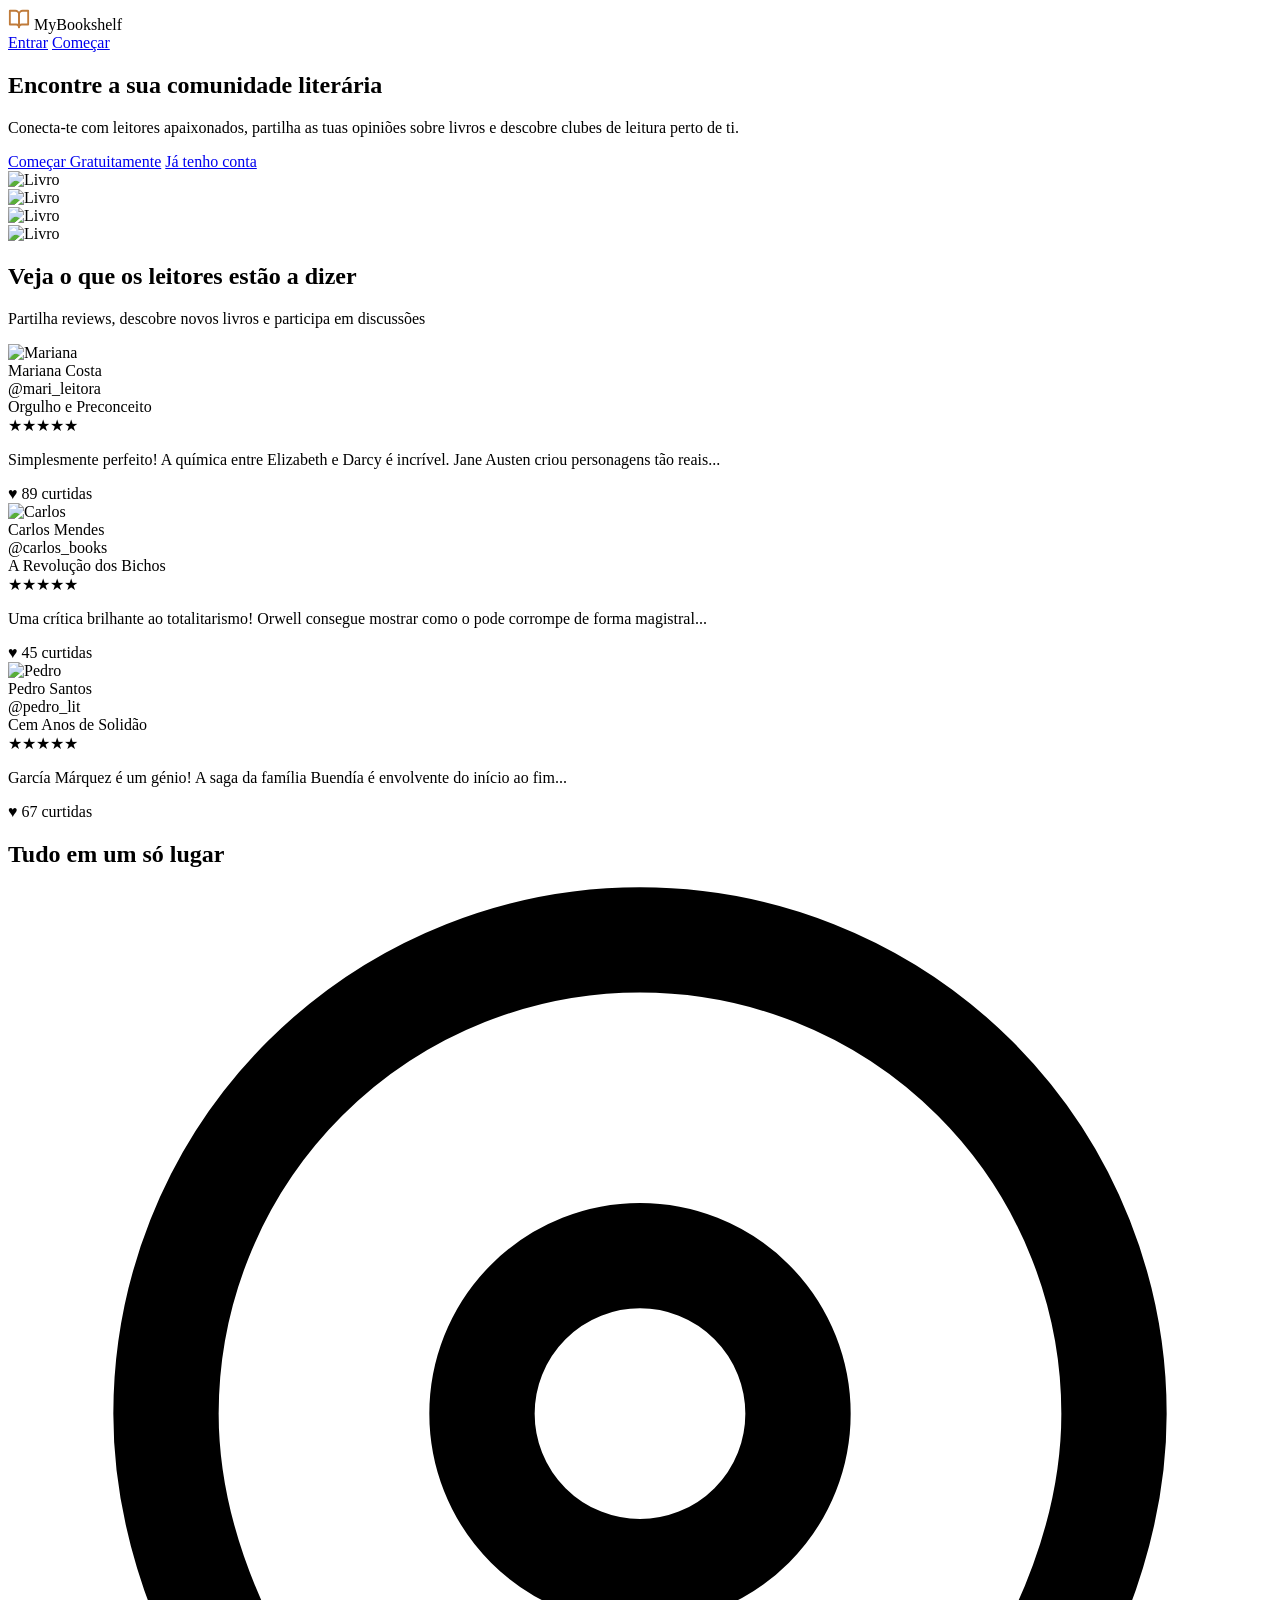
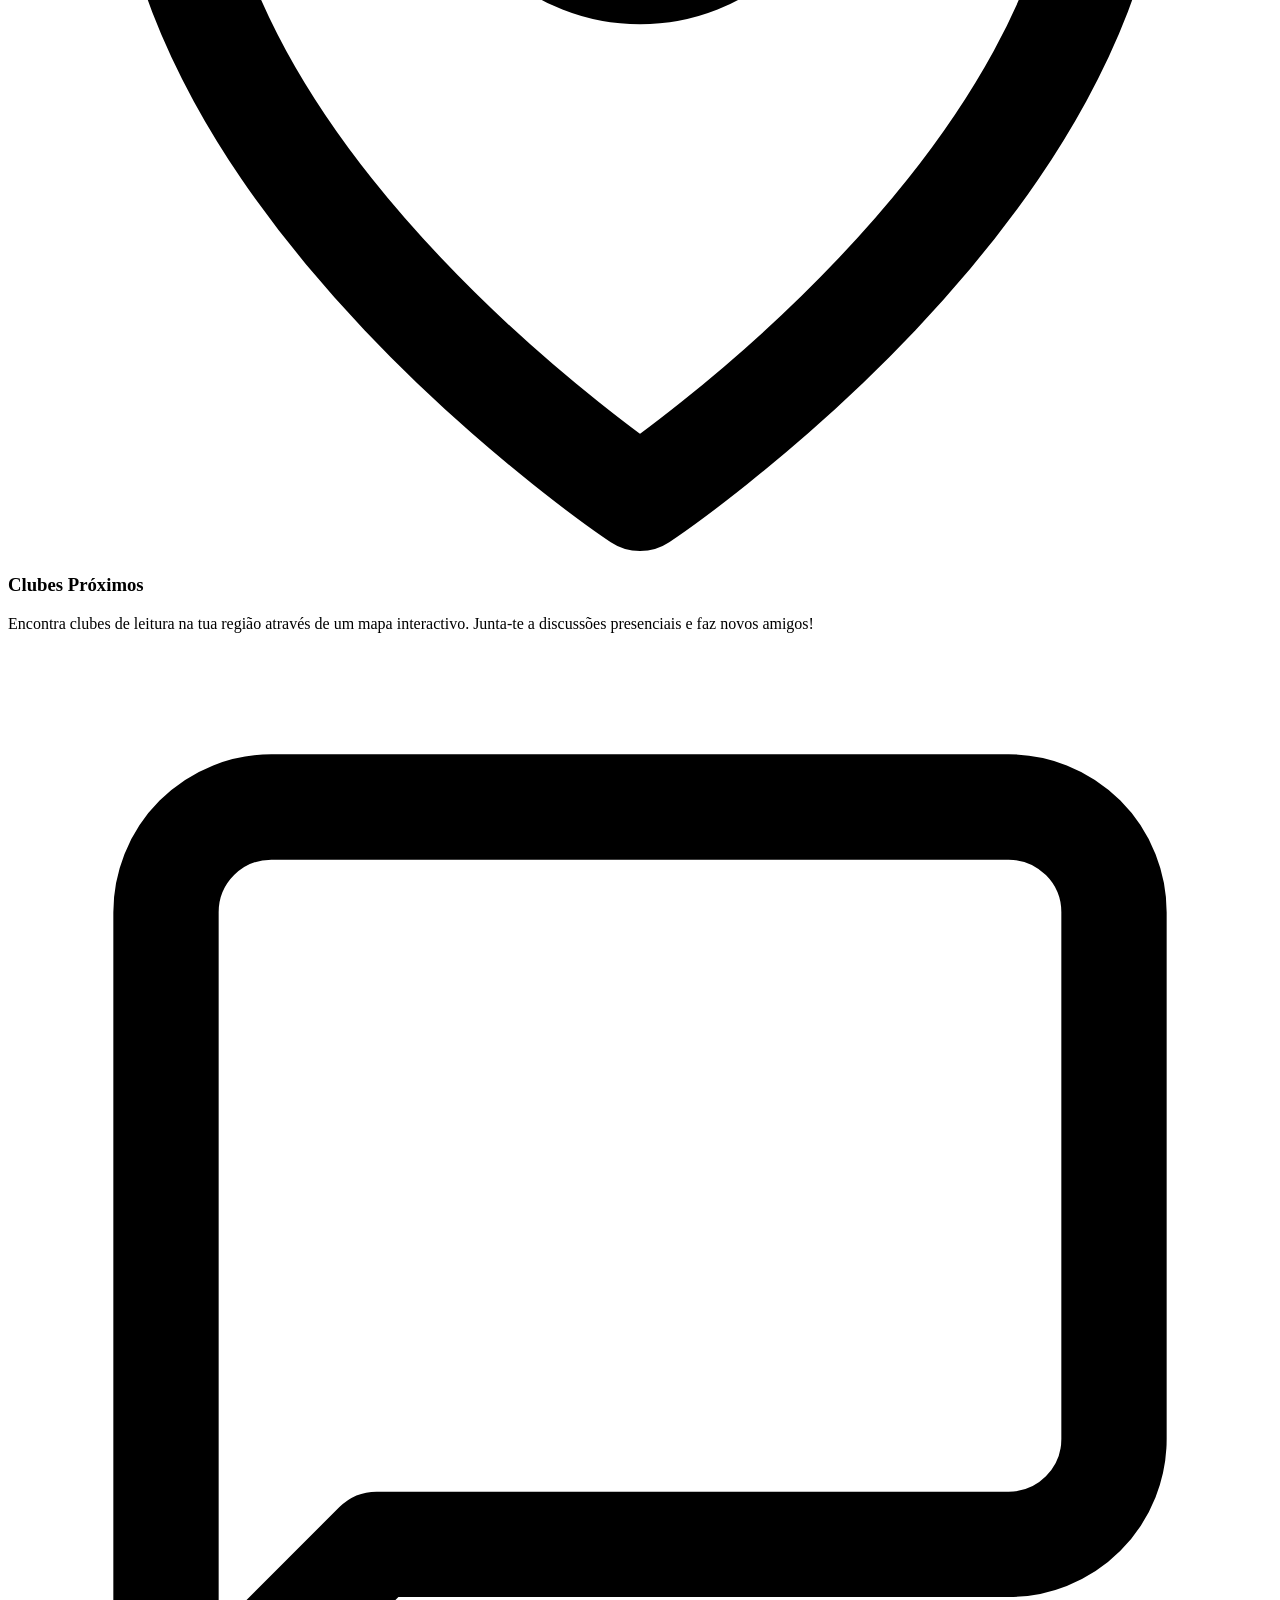
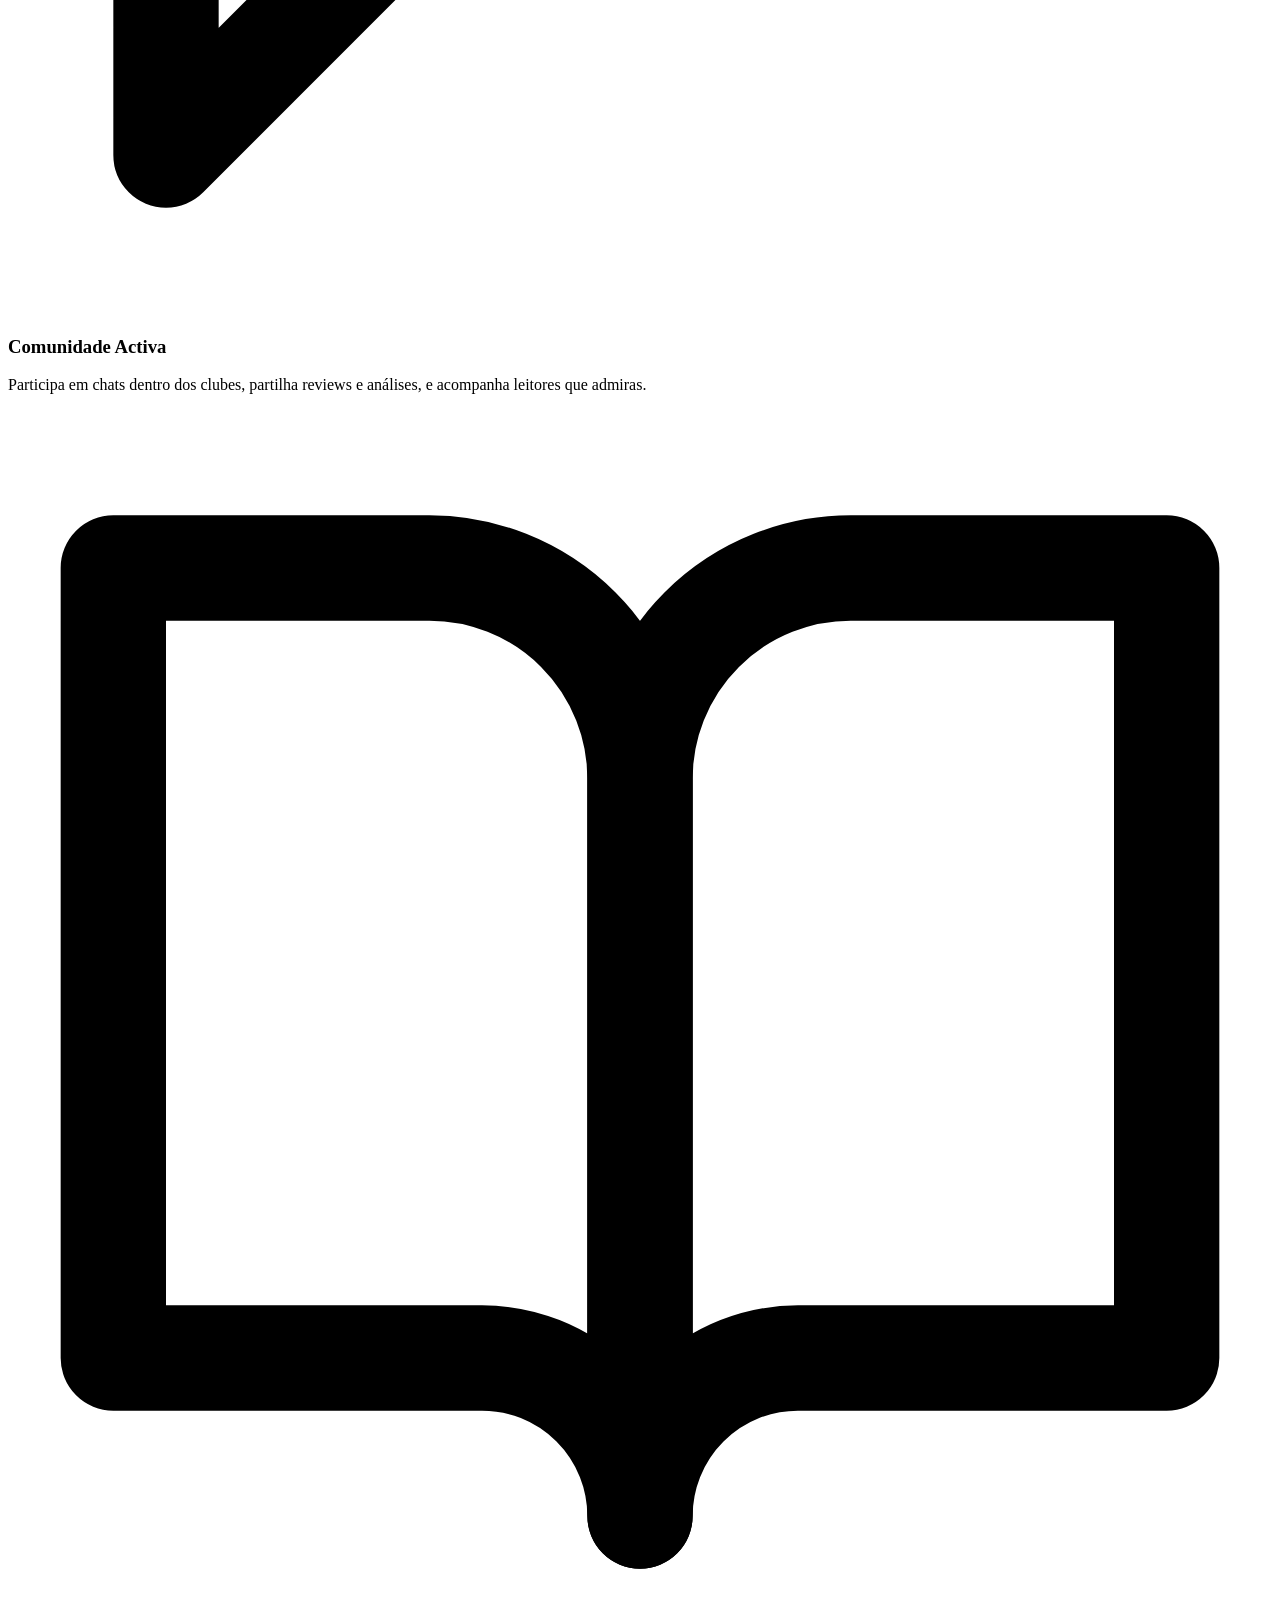
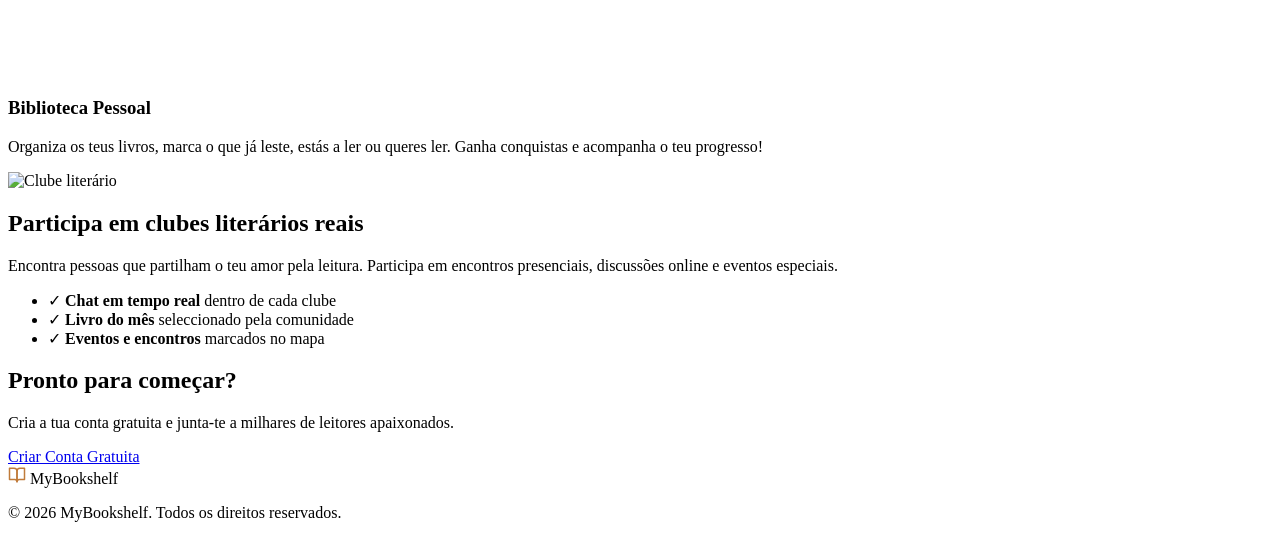
==== Frontend/pages/index.html @ 76491352 "create index html" ====
<!DOCTYPE html>
<html lang="pt">
    <head>
        <meta charset="UTF-8">
        <meta name="viewport" content="width=device-width, initial-scale=1.0">
        <title>MyBookshelf - A tua comunidade literária</title>
        <link href="https://fonts.googleapis.com/css2?family=Playfair+Display:wght@400;600&family=Inter:wght@300;400;500&display=swap" rel="stylesheet">
        <link rel="stylesheet" href="../css/index.css">
    </head>
    <body>

        <!--NAVEGAÇÃO-->
        <nav>
            <div class="logo">
                <svg width="22" height="22" viewBox="0 0 24 24" fill="none" stroke="currentColor" stroke-width="2" stroke-linecap="round" stroke-linejoin="round" style="color:#C07B3A"><path d="M2 3h6a4 4 0 0 1 4 4v14a3 3 0 0 0-3-3H2z"/><path d="M22 3h-6a4 4 0 0 0-4 4v14a3 3 0 0 1 3-3h7z"/></svg>
                <span class="logo-text">My<span class="logo-det">B</span>ookshelf</span>
            </div>
            <div class="nav-actions">
                <a href="login.html" class="btn btn-outline">Entrar</a>
                <a href="register.html" class="btn btn-primary">Começar</a>
            </div>
        </nav>

        <!--HERO-->
        <section class="hero">
            <div class="hero-inner">
                <div class="hero-text">
                    <h1>Encontre a sua comunidade literária</h1>
                    <p>Conecta-te com leitores apaixonados, partilha as tuas opiniões sobre livros e descobre clubes de leitura perto de ti.</p>
                    <div class="hero-btns">
                        <a href="register.html" class="btn btn-primary btn-lg">Começar Gratuitamente</a>
                        <a href="login.html" class="btn btn-outline btn-lg">Já tenho conta</a>
                    </div>
                </div>
                <div class="hero-books">
                    <div class="book-img-wrap">
                        <img src="https://images.unsplash.com/photo-1755634301758-78c27c0195bf?w=400" alt="Livro">
                    </div>
                    <div class="book-img-wrap">
                        <img src="https://images.unsplash.com/photo-1695846451114-e08de59a4500?w=400" alt="Livro">
                    </div>
                    <div class="book-img-wrap">
                        <img src="https://images.unsplash.com/photo-1652711475965-61d2e00904e1?w=400" alt="Livro">
                    </div>
                    <div class="book-img-wrap">
                        <img src="https://images.unsplash.com/photo-1718894297796-6a7ccfa79238?w=400" alt="Livro">
                    </div>
                </div>
            </div>
        </section>

        <!--REVIEWS-->
        <section class="reviews-section">
            <div class="section-inner">
                <h2>Veja o que os leitores estão a dizer</h2>
                <p>Partilha reviews, descobre novos livros e participa em discussões</p>
            </div>
            <div class="reviews-grid">
                <div class="review-card">
                    <div class="review-user">
                        <img src="https://images.unsplash.com/photo-1438761681033-6461ffad8d80?w=200" alt="Mariana">
                        <div>
                            <div class="review-name">Mariana Costa</div>
                            <div class="review-username">@mari_leitora</div>
                        </div>
                    </div>
                    <div class="review-book">Orgulho e Preconceito</div>
                    <div class="review-stars">★★★★★</div>
                    <p class="review-content">Simplesmente perfeito! A química entre Elizabeth e Darcy é incrível. Jane Austen criou personagens tão reais...</p>
                    <div class="review-likes">♥ 89 curtidas</div>
                </div>
                <div class="review-card">
                    <div class="review-user">
                        <img src="https://images.unsplash.com/photo-1500648767791-00dcc994a43e?w=200" alt="Carlos">
                        <div>
                            <div class="review-name">Carlos Mendes</div>
                            <div class="review-username">@carlos_books</div>
                        </div>
                    </div>
                    <div class="review-book">A Revolução dos Bichos</div>
                    <div class="review-stars">★★★★★</div>
                    <p class="review-content">Uma crítica brilhante ao totalitarismo! Orwell consegue mostrar como o pode corrompe de forma magistral...</p>
                    <div class="review-likes">♥ 45 curtidas</div>
                </div>
                <div class="review-card">
                    <div class="review-user">
                        <img src="https://images.unsplash.com/photo-1472099645785-5658abf4ff4e?w=200" alt="Pedro">
                        <div>
                            <div class="review-name">Pedro Santos</div>
                            <div class="review-username">@pedro_lit</div>
                        </div>
                    </div>
                    <div class="review-book">Cem Anos de Solidão</div>
                    <div class="review-stars">★★★★★</div>
                    <p class="review-content">García Márquez é um génio! A saga da família Buendía é envolvente do início ao fim...</p>
                    <div class="review-likes">♥ 67 curtidas</div>
                </div>
            </div>
        </section>

        <!--FEATURES-->
        <section class="features-section">
            <div class="section-inner">
                <div class="section-header">
                    <h2>Tudo em um só lugar</h2>
                </div>
                <div class="features-grid">
                    <div class="feature-card">
                        <div class="feature-icon">
                            <svg viewBox="0 0 24 24" fill="none" stroke="currentColor" stroke-width="2" stroke-linecap="round" stroke-linejoin="round"><path d="M21 10c0 7-9 13-9 13s-9-6-9-13a9 9 0 0 1 18 0z"/><circle cx="12" cy="10" r="3"/></svg>
                        </div>
                        <h3>Clubes Próximos</h3>
                        <p>Encontra clubes de leitura na tua região através de um mapa interactivo. Junta-te a discussões presenciais e faz novos amigos!</p>
                    </div>
                    <div class="feature-card">
                        <div class="feature-icon">
                            <svg viewBox="0 0 24 24" fill="none" stroke="currentColor" stroke-width="2" stroke-linecap="round" stroke-linejoin="round"><path d="M21 15a2 2 0 0 1-2 2H7l-4 4V5a2 2 0 0 1 2-2h14a2 2 0 0 1 2 2z"/></svg>
                        </div>
                        <h3>Comunidade Activa</h3>
                        <p>Participa em chats dentro dos clubes, partilha reviews e análises, e acompanha leitores que admiras.</p>
                    </div>
                    <div class="feature-card">
                        <div class="feature-icon">
                            <svg viewBox="0 0 24 24" fill="none" stroke="currentColor" stroke-width="2" stroke-linecap="round" stroke-linejoin="round"><path d="M2 3h6a4 4 0 0 1 4 4v14a3 3 0 0 0-3-3H2z"/><path d="M22 3h-6a4 4 0 0 0-4 4v14a3 3 0 0 1 3-3h7z"/></svg>
                        </div>
                        <h3>Biblioteca Pessoal</h3>
                        <p>Organiza os teus livros, marca o que já leste, estás a ler ou queres ler. Ganha conquistas e acompanha o teu progresso!</p>
                    </div>
                </div>
            </div>
        </section>

        <!--CLUBES-->
        <section class="clubs-section">
            <div class="section-inner">
                <div class="clubs-grid">
                    <div class="img">
                        <img src="https://images.unsplash.com/photo-1763896081109-ed6bf56ae955?w=800" alt="Clube literário">
                    </div>
                    <div class="clubs-text">
                        <h2>Participa em clubes literários reais</h2>
                        <p>Encontra pessoas que partilham o teu amor pela leitura. Participa em encontros presenciais, discussões online e eventos especiais.</p>
                        <ul class="clubs-list">
                            <li>
                                <span class="check">✓</span>
                                <span><strong>Chat em tempo real</strong> dentro de cada clube</span>
                            </li>
                            <li>
                                <span class="check">✓</span>
                                <span><strong>Livro do mês</strong> seleccionado pela comunidade</span>
                            </li>
                            <li>
                                <span class="check">✓</span>
                                <span><strong>Eventos e encontros</strong> marcados no mapa</span>
                            </li>
                        </ul>
                    </div>
                </div>
            </div>
        </section>

        <!--CTA-->
        <section class="cta-section">
            <div class="sction-inner cta-inner">
                <h2>Pronto para começar?</h2>
                <p>Cria a tua conta gratuita e junta-te a milhares de leitores apaixonados.</p>
                <a href="register.html" class="btn btn-primary btn-lg">Criar Conta Gratuita</a>
            </div>
        </section>

        <!--FOOTER-->
        <footer>
            <div class="footer-inner">
                <div class="logo">
                    <svg width="18" height="18" viewBox="0 0 24 24" fill="none" stroke="currentColor" stroke-width="2" stroke-linecap="round" stroke-linejoin="round" style="color:#C07B3A"><path d="M2 3h6a4 4 0 0 1 4 4v14a3 3 0 0 0-3-3H2z"/><path d="M22 3h-6a4 4 0 0 0-4 4v14a3 3 0 0 1 3-3h7z"/></svg>
                    <span class="logo-text">My<span class="logo-det">B</span>ookshelf</span>
                </div>
                <p class="footer-copy">© 2026 MyBookshelf. Todos os direitos reservados.<p>
            </div>
        </footer>

        <script>
            //Se já estiver logado vai diretor para o perfil
            if (localStorage.getItem('token')) {
                window.location.href = 'profile.html';
            }
        </script>
    </body>
</html>
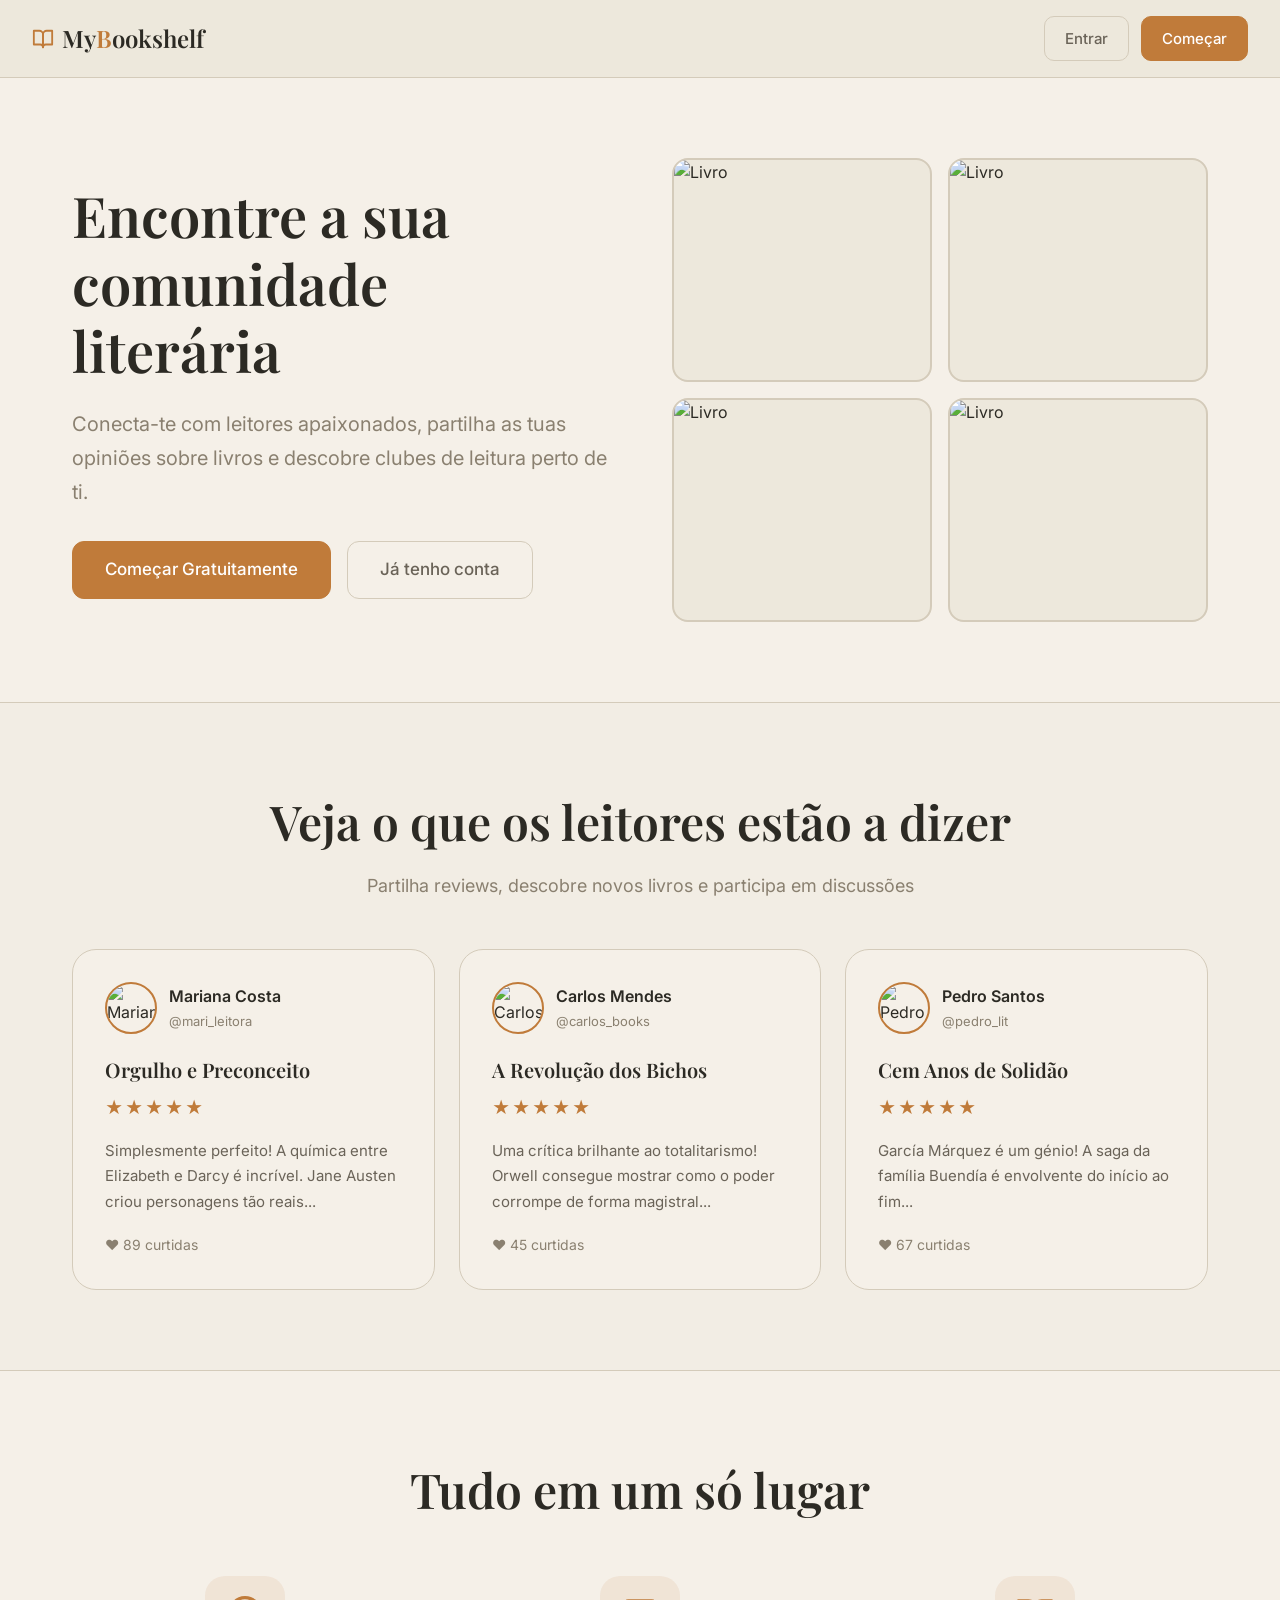
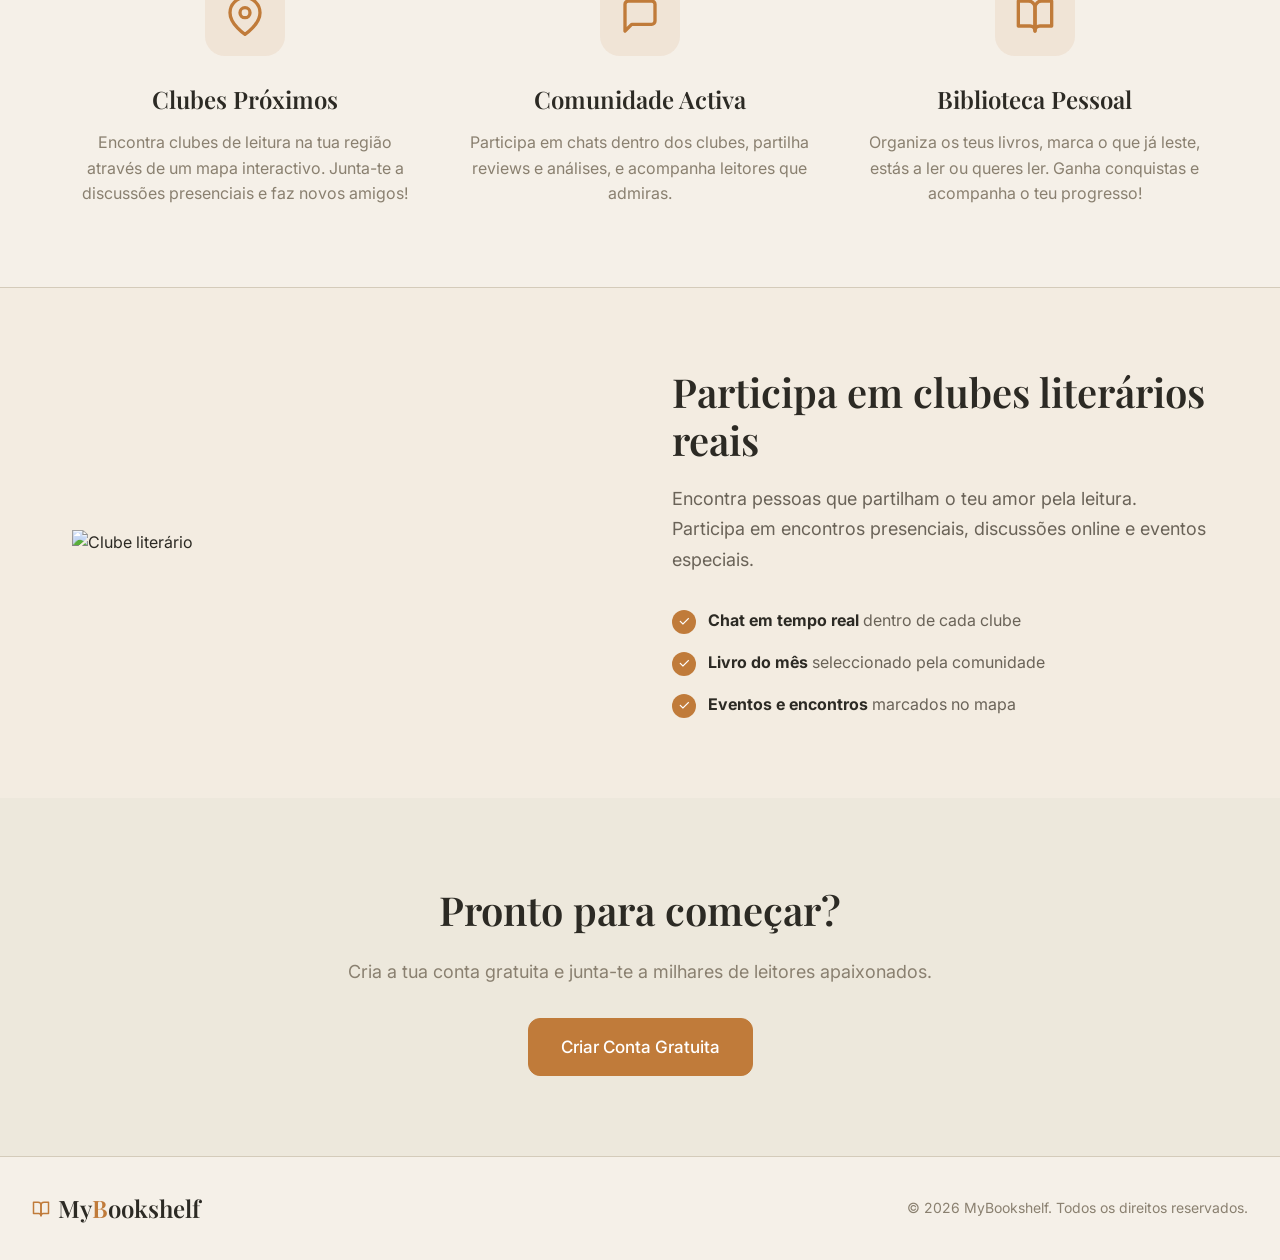
==== commit f5a4ad44: "finished index page" ====
--- a/Frontend/pages/index.html
+++ b/Frontend/pages/index.html
@@ -49,9 +49,10 @@
             </div>
         </section>
 
-        <!--REVIEWS-->
-        <section class="reviews-section">
-            <div class="section-inner">
+        <!-- REVIEWS -->
+    <section class="reviews-section">
+        <div class="section-inner">
+            <div class="section-header">
                 <h2>Veja o que os leitores estão a dizer</h2>
                 <p>Partilha reviews, descobre novos livros e participa em discussões</p>
             </div>
@@ -79,7 +80,7 @@
                     </div>
                     <div class="review-book">A Revolução dos Bichos</div>
                     <div class="review-stars">★★★★★</div>
-                    <p class="review-content">Uma crítica brilhante ao totalitarismo! Orwell consegue mostrar como o pode corrompe de forma magistral...</p>
+                    <p class="review-content">Uma crítica brilhante ao totalitarismo! Orwell consegue mostrar como o poder corrompe de forma magistral...</p>
                     <div class="review-likes">♥ 45 curtidas</div>
                 </div>
                 <div class="review-card">
@@ -96,7 +97,8 @@
                     <div class="review-likes">♥ 67 curtidas</div>
                 </div>
             </div>
-        </section>
+        </div>
+    </section>
 
         <!--FEATURES-->
         <section class="features-section">
@@ -175,7 +177,7 @@
                     <svg width="18" height="18" viewBox="0 0 24 24" fill="none" stroke="currentColor" stroke-width="2" stroke-linecap="round" stroke-linejoin="round" style="color:#C07B3A"><path d="M2 3h6a4 4 0 0 1 4 4v14a3 3 0 0 0-3-3H2z"/><path d="M22 3h-6a4 4 0 0 0-4 4v14a3 3 0 0 1 3-3h7z"/></svg>
                     <span class="logo-text">My<span class="logo-det">B</span>ookshelf</span>
                 </div>
-                <p class="footer-copy">© 2026 MyBookshelf. Todos os direitos reservados.<p>
+                <p class="footer-copy">© 2026 MyBookshelf. Todos os direitos reservados.</p>
             </div>
         </footer>
 
--- a/Frontend/css/index.css
+++ b/Frontend/css/index.css
@@ -0,0 +1,442 @@
+*, *::before, *::after { box-sizing: border-box; margin: 0; padding: 0; }
+
+:root {
+    --bg:       #F5F0E8;
+    --surface:  #EDE8DC;
+    --border:   #D4CBBA;
+    --text:     #2C2A24;
+    --muted:    #8A8070;
+    --subtle:   #6a6358;
+    --accent:   #C07B3A;
+    --accent-dk:#A86A31;
+}
+
+body {
+    font-family: 'Inter', sans-serif;
+    background: var(--bg);
+    color: var(--text);
+    line-height: 1.6;
+}
+
+/* –– NAVEGAÇÃO –––*/
+nav {
+    background: var(--surface);
+    border-bottom: 1px solid var(--border);
+    padding: 1rem 2rem;
+    display: flex;
+    align-items: center;
+    justify-content: space-between;
+    position: sticky;
+    top: 0;
+    z-index: 100;
+}
+
+.logo {
+    display: flex;
+    align-items: center;
+    gap: 0.5rem;
+    text-decoration: none;
+}
+
+.logo-text {
+    font-family: 'Playfair Display', Georgia, serif;
+    font-size: 1.5rem;
+    font-weight: 600;
+    color: var(--text);
+}
+
+.logo-det { color: var(--accent); }
+
+.nav-actions {
+    display: flex;
+    align-items: center;
+    gap: 0.75rem;
+}
+
+/* ––– BUTTONS ––*/
+.btn{
+    display: inline-flex;
+    align-items: center;
+    justify-content: center;
+    padding: 0.6rem 1.25rem;
+    border-radius: 10px;
+    font-size: 0.9375rem;
+    font-weight: 500;
+    font-family: 'Inter', sans-serif;
+    cursor: pointer;
+    text-decoration: none;
+    transition: background 0.2s, color 0.2s, border-color 0.2s; box-shadow: 0.2s;
+    border: 1px solid transparent;
+}
+
+.btn-primary {
+    background: var(--accent);
+    color: #fff;
+    border-color: var(--accent);
+}
+
+.btn-primary:hover {
+    background: var(--accent-dk);
+    border-color: var(--accent-dk);
+}
+
+.btn-outline {
+    background: transparent;
+    color: var(--subtle);
+    border-color: var(--border);
+}
+
+.btn-outline:hover {
+    border-color: var(--accent);
+    color: var(--accent);
+}
+
+.btn-lg {
+    padding: 0.9rem 2rem;
+    font-size: 1.0625rem;
+    border-radius: 12px;
+}
+
+/*–––SECTIONS––*/
+.section-inner {
+    max-width: 1200px;
+    margin: 0 auto;
+    padding: 0 2rem;
+}
+
+.section-header {
+    text-align: center;
+    margin-bottom: 3rem;
+}
+
+.section-header h2 {
+    font-family: 'Playfair Display', Georgia, serif;
+    font-size: 3rem;
+    font-weight: 600;
+    color: var(--text);
+    margin-bottom: 0.75rem;
+}
+
+.section-header p {
+    color: var(--muted);
+    font-size: 1.125rem;
+}
+
+/*–––HERO–––*/
+.hero{
+    padding: 5rem 0;
+}
+
+.hero-inner{
+    max-width: 1200px;
+    margin: 0 auto;
+    padding: 0 2rem;
+    display: grid;
+    grid-template-columns: 1fr 1fr;
+    gap: 4rem;
+    align-items: center;
+}
+
+.hero-text h1 {
+    font-family: 'Playfair Display', Georgia, serif;
+    font-size: 3.5rem;
+    font-weight: 600;
+    color: var(--text);
+    line-height: 1.2;
+    margin-bottom: 1.5rem;
+}
+
+.hero-text p {
+    color: var(--muted);
+    font-size: 1.25rem;
+    line-height: 1.7;
+    margin-bottom: 2rem;
+}
+
+.hero-btns {
+    display: flex;
+    gap: 1rem;
+    flex-wrap: wrap;
+}
+
+.hero-books {
+    display: grid;
+    grid-template-columns: 1fr 1fr;
+    gap: 1rem;
+}
+
+.book-img-wrap {
+    border-radius: 16px;
+    overflow: hidden;
+    border: 2px solid var(--border);
+    background: var(--surface);
+    transition: transform 0.2s;
+}
+
+.book-img-wrap:hover { transform: scale(1.04); }
+
+.book-img-wrap img {
+    width: 100%;
+    height: 220px;
+    object-fit: cover;
+    display: block;
+}
+
+/*–––REVIEWS–––*/
+.reviews-section {
+    padding: 5rem 0;
+    background: rgba(237,232,220,0.4);
+    border-top: 1px solid var(--border);
+    border-bottom: 1px solid var(--border);
+}
+
+.reviews-grid {
+    display: grid;
+    grid-template-columns: repeat(3, 1fr);
+    gap: 1.5rem;
+}
+
+.review-card {
+    background: var(--bg);
+    border: 1px solid var(--border);
+    border-radius: 24px;
+    padding: 2rem;
+    transition: transform 0.2s, box-shadow 0.2s;
+}
+
+.review-card:hover {
+    transform: translateY(-4px);
+    box-shadow: 0 8px 24px rgba(192,123,58,0.12);
+}
+
+.review-user {
+    display: flex;
+    align-items: center;
+    gap: 0.75rem;
+    margin-bottom: 1.25rem;
+}
+
+.review-user img {
+    width: 52px;
+    height: 52px;
+    border-radius: 50%;
+    object-fit: cover;
+    border: 2px solid var(--accent);
+}
+
+.review-name {
+    font-weight: 600;
+    font-size: 1rem;
+    color: var(--text);
+}
+
+.review-username {
+    font-size: 0.8125rem;
+    color: var(--muted);
+    margin-top: 0.1rem;
+}
+
+.review-book {
+    font-family: 'Playfair Display', Georgia, serif;
+    font-size: 1.25rem;
+    font-weight: 600;
+    color: var(--text);
+    margin-bottom: 0.5rem;
+}
+
+.review-stars {
+    color: var(--accent);
+    font-size: 1.1rem;
+    margin-bottom: 1rem;
+    letter-spacing: 2px;
+}
+
+.review-content {
+    color: var(--subtle);
+    font-size: 0.9375rem;
+    line-height: 1.7;
+    margin-bottom: 1.25rem;
+}
+
+.review-likes {
+    color: var(--muted);
+    font-size: 0.875rem;
+    display: flex;
+    align-items: center;
+    gap: 0.4rem;
+}
+
+/*–––FEATURES–––*/
+.features-section {
+    padding: 5rem 0;
+}
+
+.features-grid {
+    display: grid;
+    grid-template-columns: repeat(3, 1fr);
+    gap: 3rem;
+}
+
+.feature-card { text-align: center; }
+
+.feature-icon {
+    width: 80px;
+    height: 80px;
+    border-radius: 20px;
+    background: rgba(192,123,58,0.1);
+    display: flex;
+    align-items: center;
+    justify-content: center;
+    margin: 0 auto 1.5rem;
+}
+
+.feature-icon svg {
+    width: 40px;
+    height: 40px;
+    color: var(--accent);
+    stroke: var(--accent);
+}
+
+.feature-card h3 {
+    font-family: 'Playfair Display', Georgia, serif;
+    font-size: 1.5rem;
+    font-weight: 600;
+    color: var(--text);
+    margin-bottom: 0.75rem;
+}
+
+.feature-card p {
+    color: var(--muted);
+    font-size: 1rem;
+    line-height: 1.6;
+}
+
+/*––––CLUBES––*/
+.clubs-section {
+    padding: 5rem 0;
+    background: rgba(192,123,58,0.04);
+    border-top: 1px solid var(--border);
+}
+
+.clubs-grid {
+    display: grid;
+    grid-template-columns: 1fr 1fr;
+    gap: 4rem;
+    align-items: center;
+}
+
+.clubs-img {
+    border-radius: 20px;
+    overflow: hidden;
+    border: 2px solid var(--border);
+    box-shadow: 0 8px 32px rgba(44,42,36,0.1);
+}
+
+.clubs-img img{
+    width: 100%;
+    height: 400px;
+    object-fit: cover;
+    display: block;
+}
+
+.clubs-text h2{
+    font-family: 'Playfair Display', Georgia, serif;
+    font-size: 2.5rem;
+    font-weight: 600;
+    color: var(--text);
+    line-height: 1.2;
+    margin-bottom: 1.25rem;
+}
+
+.clubs-text p{
+    color: var(--subtle);
+    font-size: 1.125rem;
+    line-height: 1.7;
+    margin-bottom: 2rem;
+}
+
+.clubs-list {
+    list-style: none;
+    display: flex;
+    flex-direction: column;
+    gap: 1rem;
+}
+
+.clubs-list li{
+    display: flex;
+    align-items: flex-start;
+    gap: 0.75rem;
+    font-size: 1rem;
+    color: var(--subtle);
+}
+
+.clubs-list strong { color: var(--text); }
+
+.check {
+    width: 24px;
+    height: 24px;
+    border-radius: 50%;
+    background: var(--accent);
+    color: #fff;
+    display: flex;
+    align-items: center;
+    justify-content: center;
+    font-size: 0.875rem;
+    flex-shrink: 0;
+    margin-top: 2px
+}
+
+/*–––CTA–––*/
+.cta-section{
+    padding: 5rem 0;
+    background: var(--surface);
+}
+
+.cta-inner {
+    text-align: center;
+}
+
+.cta-inner h2 {
+    font-family: 'Playfair Display', Georgia, serif;
+    font-size: 2.5rem;
+    font-weight: 600;
+    color: var(--text);
+    margin-bottom: 1rem;
+}
+
+.cta-inner p{
+    color: var(--muted);
+    font-size: 1.125rem;
+    margin-bottom: 2rem;
+}
+
+/*––FOOTER–––*/
+footer {
+    padding: 2rem;
+    background: var(--bg);
+    border-top: 1px solid var(--border);
+}
+
+.footer-inner {
+    display: flex;
+    align-items: center;
+    justify-content: space-between;
+    flex-wrap: wrap;
+    gap: 1rem;
+}
+
+.footer-copy {
+    color: var(--muted);
+    font-size: 0.875rem;
+}
+
+/*––––RESPONSIVE––*/
+@media (max-width: 768px) {
+    .hero-inner         { grid-template-columns: 1fr; gap: 2rem; }
+    .hero-text h1       { font-size: 2.5rem; }
+    .reviews-grid       { grid-template-columns: 1fr; }
+    .features-grid      { grid-template-columns: 1fr; gap: 2rem; }
+    .clubs-grid         { grid-template-columns: 1fr; }
+    .section-header h2  { font-size: 2rem; }
+    nav                 { padding: 1rem; }
+}
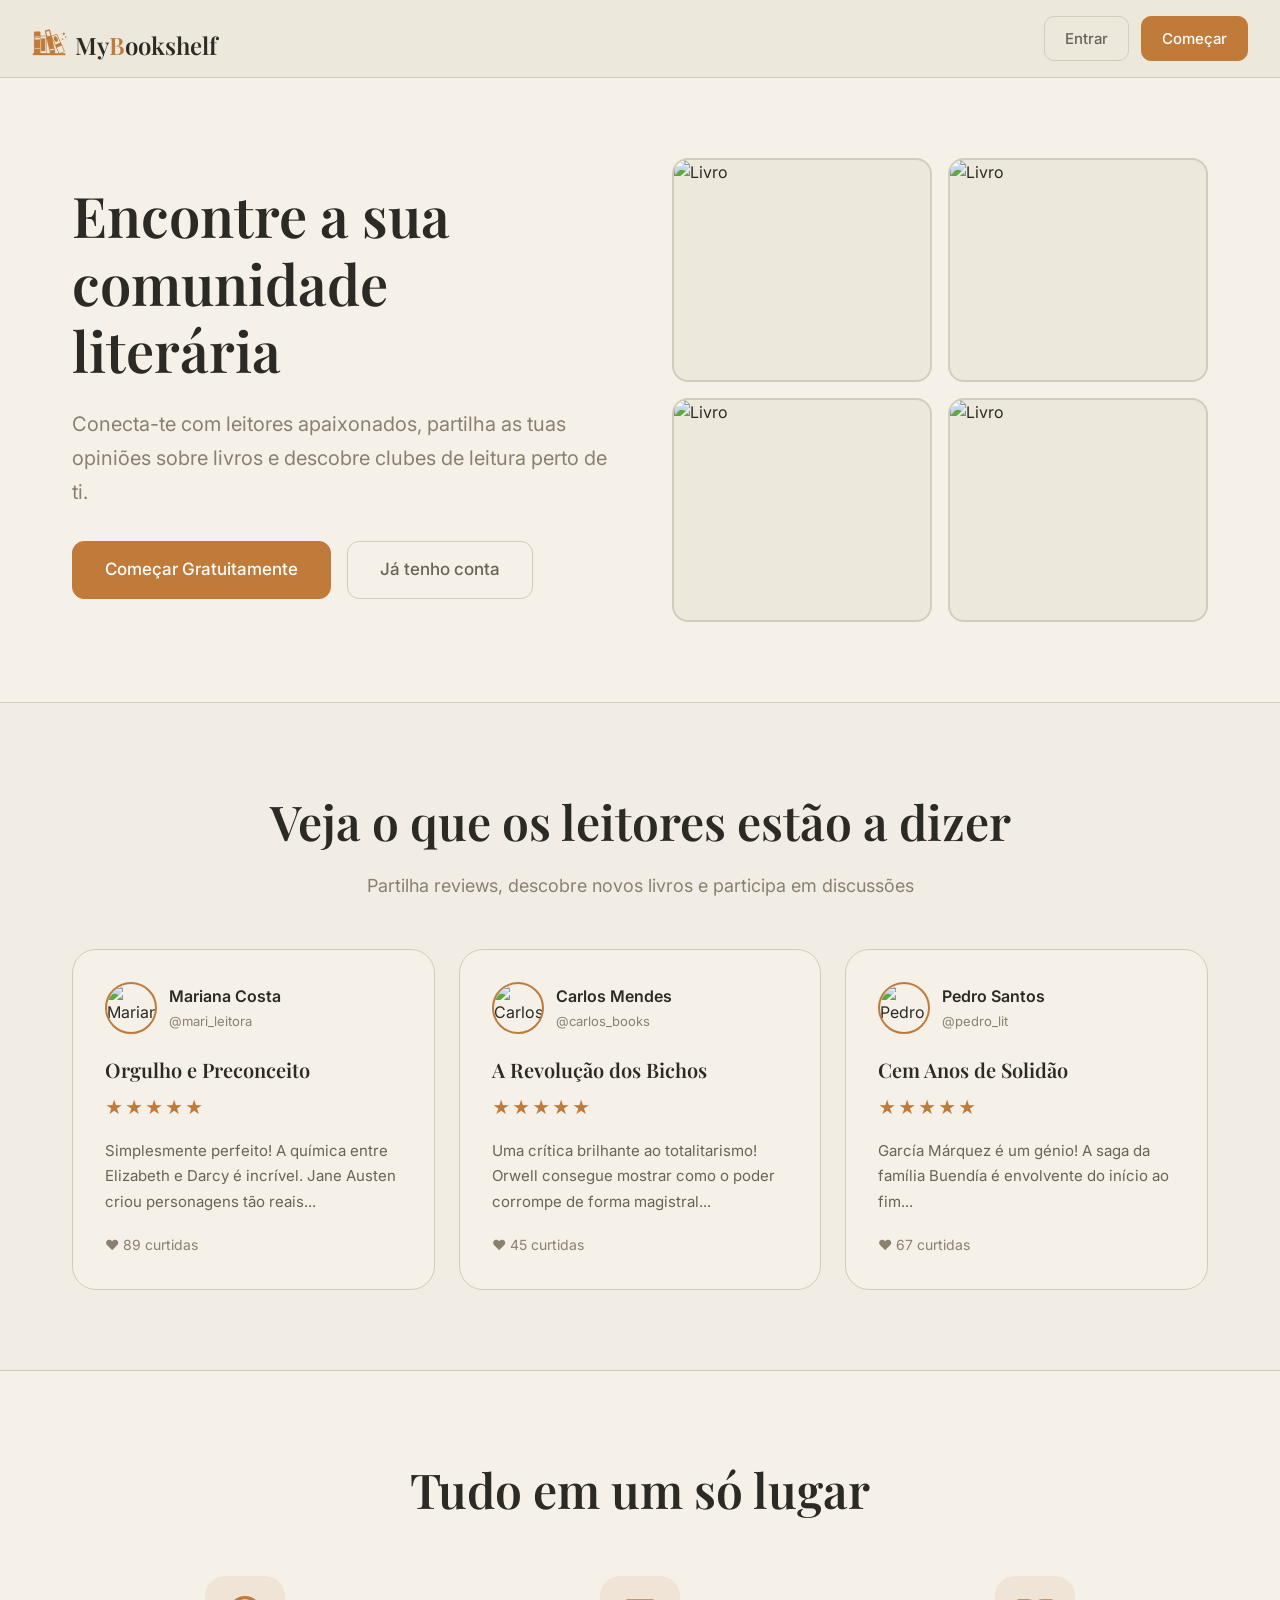
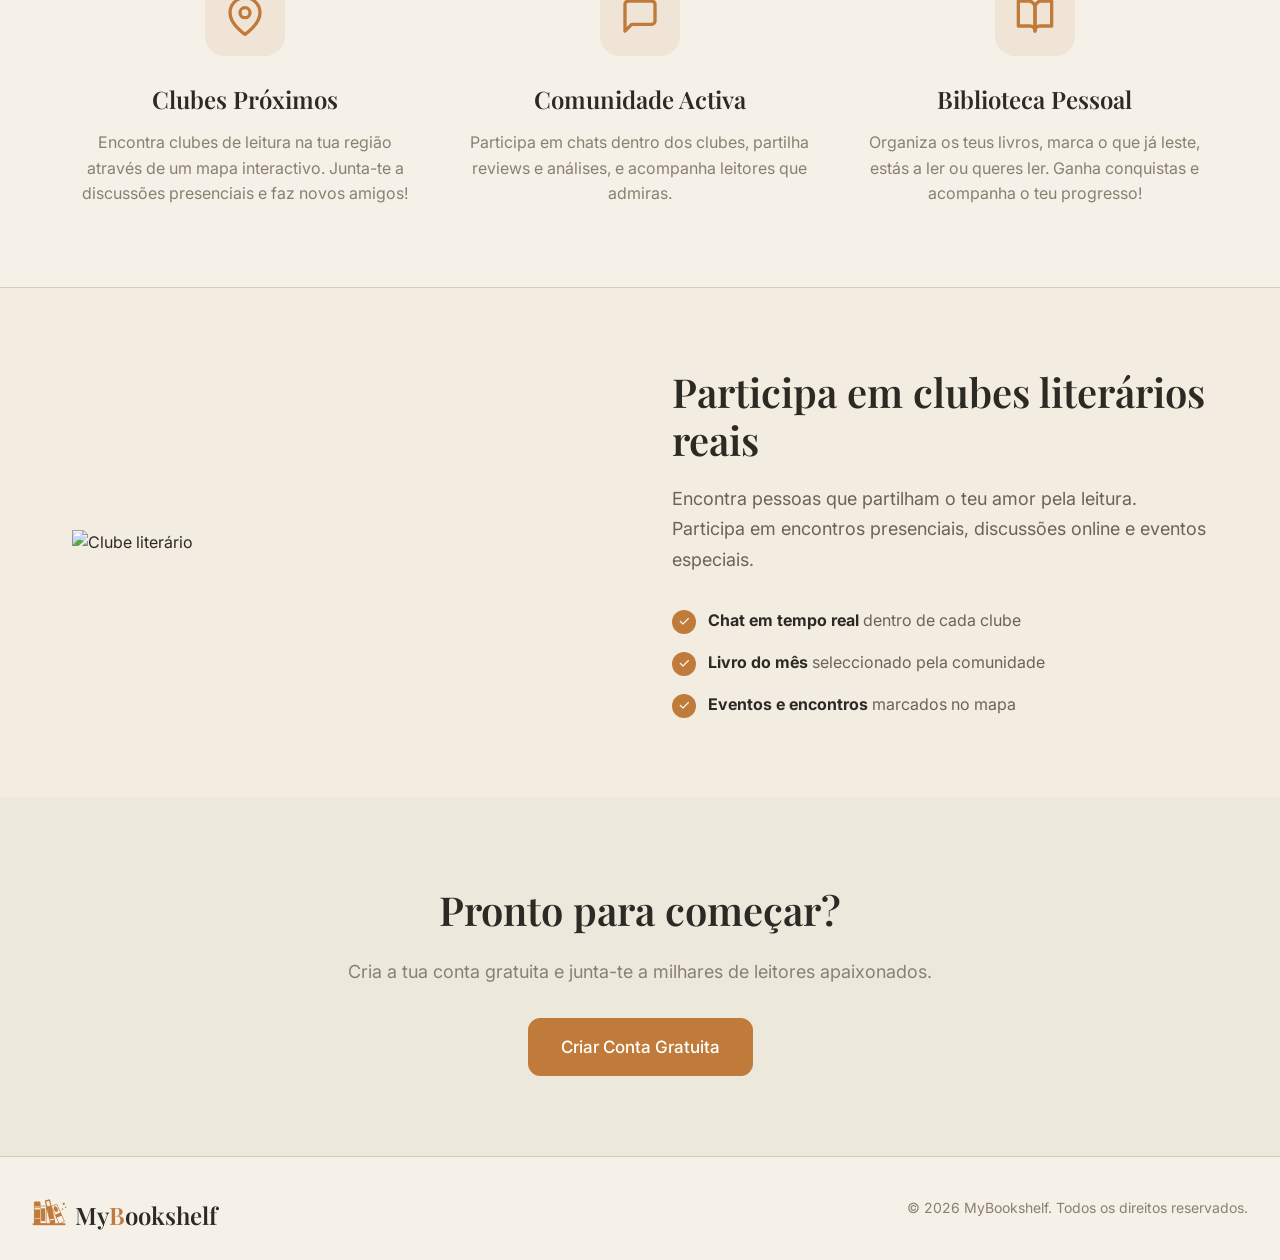
==== commit dd41f964: "att gitignore and update logo on index and register page" ====
--- a/Frontend/pages/index.html
+++ b/Frontend/pages/index.html
@@ -11,9 +11,9 @@
 
         <!--NAVEGAÇÃO-->
         <nav>
-            <div class="logo">
-                <svg width="22" height="22" viewBox="0 0 24 24" fill="none" stroke="currentColor" stroke-width="2" stroke-linecap="round" stroke-linejoin="round" style="color:#C07B3A"><path d="M2 3h6a4 4 0 0 1 4 4v14a3 3 0 0 0-3-3H2z"/><path d="M22 3h-6a4 4 0 0 0-4 4v14a3 3 0 0 1 3-3h7z"/></svg>
-                <span class="logo-text">My<span class="logo-det">B</span>ookshelf</span>
+            <div class="logo-text" style="display:flex;align-items:center;gap:0.5rem">
+                <img src="../assets/Bookshelf_Icon.png" alt="logo" style="width:35px;height:35px;object-fit:contain;flex-shrink:0">
+                <span style="transform:translateY(7px)">My<span class="logo-det">B</span>ookshelf</span>
             </div>
             <div class="nav-actions">
                 <a href="login.html" class="btn btn-outline">Entrar</a>
@@ -173,10 +173,10 @@
         <!--FOOTER-->
         <footer>
             <div class="footer-inner">
-                <div class="logo">
-                    <svg width="18" height="18" viewBox="0 0 24 24" fill="none" stroke="currentColor" stroke-width="2" stroke-linecap="round" stroke-linejoin="round" style="color:#C07B3A"><path d="M2 3h6a4 4 0 0 1 4 4v14a3 3 0 0 0-3-3H2z"/><path d="M22 3h-6a4 4 0 0 0-4 4v14a3 3 0 0 1 3-3h7z"/></svg>
-                    <span class="logo-text">My<span class="logo-det">B</span>ookshelf</span>
-                </div>
+                <div class="logo-text" style="display:flex;align-items:center;gap:0.5rem">
+                <img src="../assets/Bookshelf_Icon.png" alt="logo" style="width:35px;height:35px;object-fit:contain;flex-shrink:0">
+                <span style="transform:translateY(7px)">My<span class="logo-det">B</span>ookshelf</span>
+            </div>
                 <p class="footer-copy">© 2026 MyBookshelf. Todos os direitos reservados.</p>
             </div>
         </footer>
